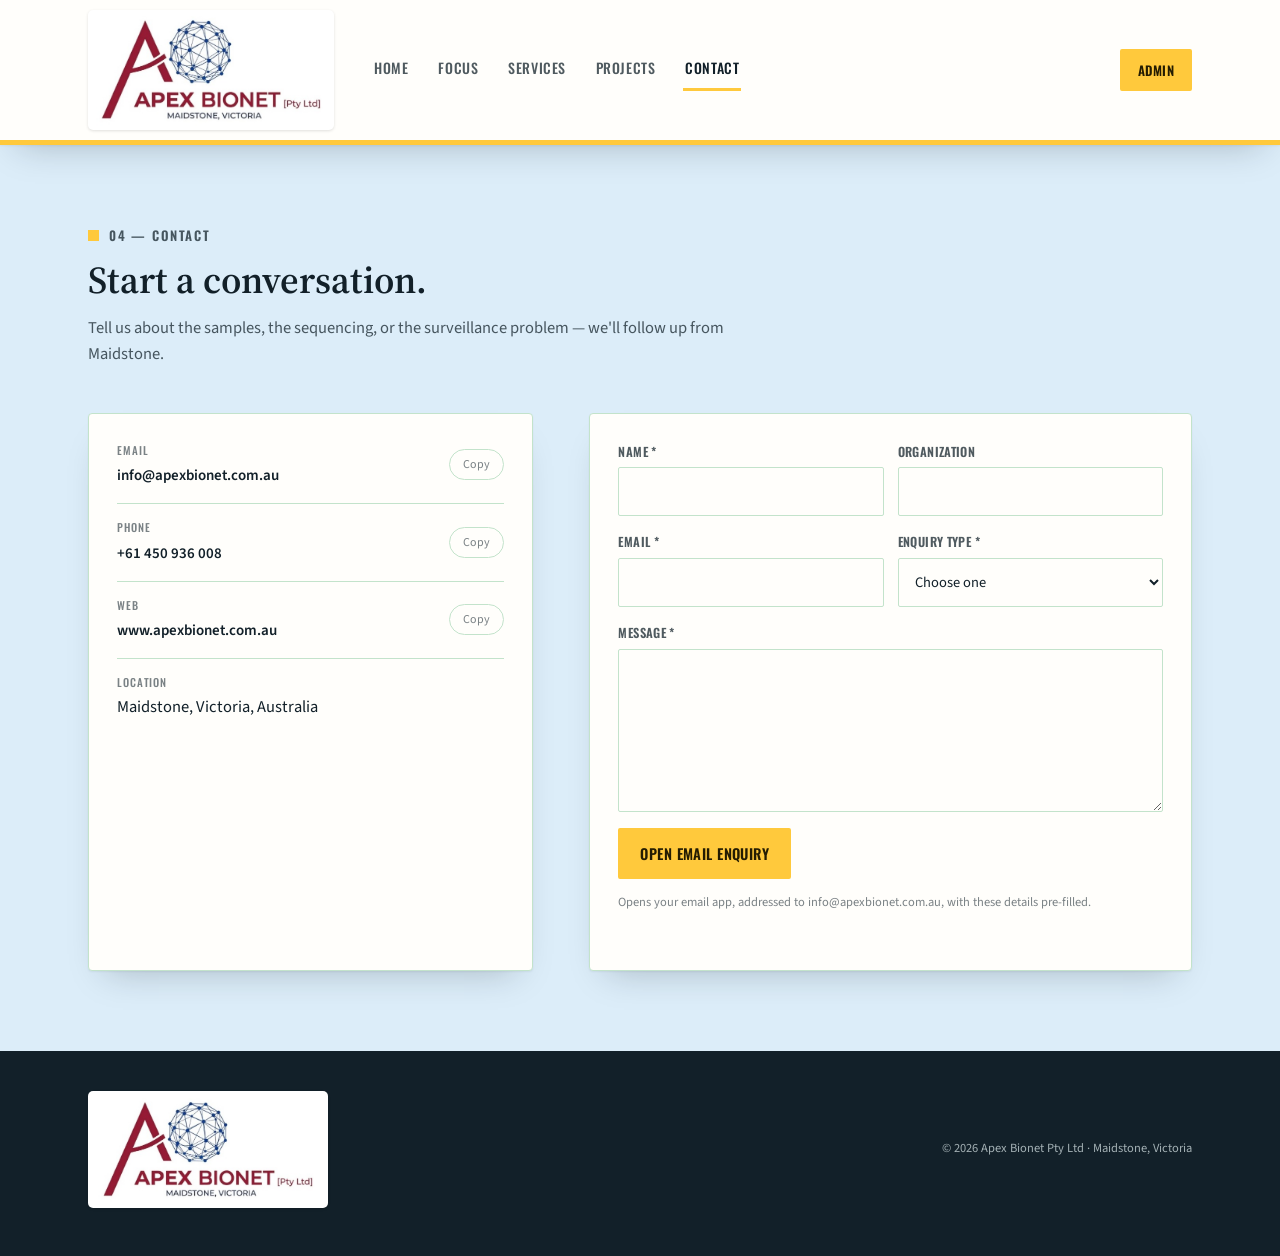
==== contact.html @ b0b49e2f "Add files via upload" ====
<!doctype html><html lang="en" data-page="contact"><head><meta charset="utf-8"><meta name="viewport" content="width=device-width, initial-scale=1"><meta name="description" content="Apex Bionet — research for the One Health era."><title>Contact · Apex Bionet</title><link rel="preconnect" href="https://fonts.googleapis.com"><link rel="preconnect" href="https://fonts.gstatic.com" crossorigin><link href="https://fonts.googleapis.com/css2?family=Oswald:wght@400;500;600;700&family=Source+Serif+4:ital,opsz,wght@0,8..60,400;0,8..60,600;0,8..60,700;1,0..60,500&family=Source+Sans+3:wght@400;500;600;700&family=IBM+Plex+Mono:wght@400;500&display=swap" rel="stylesheet"><link rel="stylesheet" href="assets/css/site.css"></head><body><div class="page"><header class="nav" id="top"><div class="nav__inner"><a class="nav__brand" href="index.html" aria-label="Apex Bionet — home"><span class="brandmark"><img class="nav__logo" src="assets/images/logo.jpg" alt="Apex Bionet"></span></a><nav class="nav__links" id="navLinks" aria-label="Primary navigation"><a href="index.html" data-page="home">Home</a><a href="focus.html" data-page="focus">Focus</a><a href="services.html" data-page="services">Services</a><a href="projects.html" data-page="projects">Projects</a><a href="contact.html" data-page="contact">Contact</a></nav><button class="btn btn--primary btn--sm admin-open" type="button">Admin</button><button class="nav__toggle" id="navToggle" aria-label="Toggle menu" aria-expanded="false"><span></span></button></div></header><main id="main-content"><section class="section sec-a"><div class="wrap"><div class="section__head"><span class="eyebrow"><span class="sq"></span>04 — Contact</span><h2 data-bind="contact.heading"></h2><p data-bind="contact.lede"></p></div><div class="contact-grid"><div class="contact-card"><div class="contact-row"><div><small>Email</small><a data-bind="site.email" data-href="emailHref"></a></div><button class="copy-btn" data-copy-bind="site.email">Copy</button></div><div class="contact-row"><div><small>Phone</small><a data-bind="site.phone" data-href="phoneHref"></a></div><button class="copy-btn" data-copy-bind="site.phone">Copy</button></div><div class="contact-row"><div><small>Web</small><a data-bind="site.web" data-href="webHref"></a></div><button class="copy-btn" data-copy-bind="site.web">Copy</button></div><div class="contact-row"><div><small>Location</small><span data-bind="site.location"></span></div></div></div><form class="contact-card" id="enquiryForm"><div class="field-row"><div class="field"><label for="f-name">Name *</label><input id="f-name" name="name" required></div><div class="field"><label for="f-org">Organization</label><input id="f-org" name="org"></div></div><div class="field-row"><div class="field"><label for="f-email">Email *</label><input id="f-email" name="email" type="email" required></div><div class="field"><label for="f-topic">Enquiry type *</label><select id="f-topic" name="topic" required><option value="">Choose one</option><option>Assay development</option><option>Bioinformatics</option><option>Analytical chemistry</option><option>Multi-site coordination</option><option>General enquiry</option></select></div></div><div class="field"><label for="f-msg">Message *</label><textarea id="f-msg" name="message" rows="6" required></textarea></div><button class="btn btn--primary" type="submit">Open email enquiry</button><p class="form-note">Opens your email app, addressed to info@apexbionet.com.au, with these details pre-filled.</p><div class="form-status" id="formStatus" aria-live="polite"></div></form></div></div></section></main><footer class="footer"><div class="wrap footer__inner"><a class="nav__brand" href="index.html" aria-label="Apex Bionet — home"><span class="brandmark"><img class="nav__logo" src="assets/images/logo.jpg" alt="Apex Bionet"></span></a><small>© 2026 Apex Bionet Pty Ltd · Maidstone, Victoria</small></div></footer></div><div id="admin-root"></div><script src="assets/js/site.js" defer></script></body></html>
---- assets/css/site.css ----
:root{
    --ink:#122029;
    --ink-70:rgba(18,32,41,.74);
    --ink-55:rgba(18,32,41,.56);
    --bg-a:#dcedf9;         /* light blue section */
    --bg-a-line:#bdd9ee;
    --bg-b:#e2f3e6;         /* light green section */
    --bg-b-line:#c3e3cb;
    --surface:#fffefb;
    --surface-line:#dfe3e0;
    --navy:#1d3e78;
    --maroon:#8c1d35;
    --forest:#2f6b4f;
    --yellow:#ffc93c;
    --yellow-ink:#241c02;
    --footer-bg:#122029;
    --footer-fg:#dce8ea;
    --shadow: 0 1px 2px rgba(18,32,41,.06), 0 18px 34px -18px rgba(18,32,41,.26);
    --radius: 4px;
  }
  @media (prefers-color-scheme: dark){
    :root:not([data-theme="light"]){
      --ink:#eef4f3;
      --ink-70:rgba(238,244,243,.76);
      --ink-55:rgba(238,244,243,.56);
      --bg-a:#0c2233;
      --bg-a-line:#1a3a4f;
      --bg-b:#0d2119;
      --bg-b-line:#1a3729;
      --surface:#101a1f;
      --surface-line:#243239;
      --navy:#9bbdec;
      --maroon:#f0a0ac;
      --forest:#8fd0ab;
      --yellow:#ffd75e;
      --yellow-ink:#241c02;
      --footer-bg:#070c10;
      --footer-fg:#c9d6d8;
      --shadow: 0 1px 2px rgba(0,0,0,.35), 0 24px 44px -20px rgba(0,0,0,.62);
    }
  }
  :root[data-theme="dark"]{
    --ink:#eef4f3;
    --ink-70:rgba(238,244,243,.76);
    --ink-55:rgba(238,244,243,.56);
    --bg-a:#0c2233;
    --bg-a-line:#1a3a4f;
    --bg-b:#0d2119;
    --bg-b-line:#1a3729;
    --surface:#101a1f;
    --surface-line:#243239;
    --navy:#9bbdec;
    --maroon:#f0a0ac;
    --forest:#8fd0ab;
    --yellow:#ffd75e;
    --yellow-ink:#241c02;
    --footer-bg:#070c10;
    --footer-fg:#c9d6d8;
    --shadow: 0 1px 2px rgba(0,0,0,.35), 0 24px 44px -20px rgba(0,0,0,.62);
  }

  *{box-sizing:border-box;}
  html{scroll-behavior:smooth;}
  @media (prefers-reduced-motion: reduce){ html{scroll-behavior:auto;} }
  body{
    margin:0; background:var(--bg-a); color:var(--ink);
    font-family:"Source Sans 3", ui-sans-serif, system-ui, -apple-system, sans-serif;
    font-size:16.5px; line-height:1.58; -webkit-font-smoothing:antialiased;
  }
  img{max-width:100%; display:block;}
  a{color:inherit;}
  h1,h2,h3{ font-family:"Source Serif 4", ui-serif, Georgia, serif; line-height:1.08; text-wrap:balance; margin:0; font-weight:600; }
  .display{ font-family:"Oswald", ui-sans-serif, sans-serif; text-transform:uppercase; }
  .mono{ font-family:"IBM Plex Mono", ui-monospace, monospace; }
  .eyebrow{
    font-family:"Oswald", sans-serif; font-weight:600; font-size:13px; letter-spacing:.14em;
    text-transform:uppercase; color:var(--ink-70);
    display:flex; align-items:center; gap:10px;
  }
  .eyebrow .sq{ width:11px; height:11px; background:var(--yellow); flex:none; }
  .wrap{ max-width:1160px; margin:0 auto; padding:0 28px; }
  @media (max-width:640px){ .wrap{padding:0 20px;} }

  /* ---------- nav ---------- */
  .nav{ position:sticky; top:0; z-index:50; background:var(--surface); border-bottom:5px solid var(--yellow); box-shadow:var(--shadow); }
  .nav__inner{ max-width:1160px; margin:0 auto; padding:0 28px; height:140px; display:flex; align-items:center; gap:28px; }
  @media (max-width:640px){ .nav__inner{padding:0 20px;} }
  .nav__brand{ display:flex; align-items:center; text-decoration:none; flex:0 0 auto; }
  .brandmark{ display:inline-flex; align-items:center; background:#fff; border-radius:5px; padding:4px 8px; box-shadow:0 1px 3px rgba(0,0,0,.12); }
  .nav__logo{ height:112px; width:auto; display:block; }
  .footer .brandmark{ padding:5px 10px; }
  .footer .nav__logo{ height:107px; }
  .nav__links{ display:flex; gap:26px; margin:0 auto 0 10px; }
  .nav__links a{
    font-family:"Oswald", sans-serif; font-weight:500; letter-spacing:.04em; text-transform:uppercase;
    font-size:14px; text-decoration:none; color:var(--ink-70);
    padding:8px 2px; border-bottom:3px solid transparent;
    transition:color .15s ease, border-color .15s ease; white-space:nowrap;
  }
  .nav__links a:hover{ color:var(--ink); }
  .nav__links a.is-active{ color:var(--ink); border-color:var(--yellow); }
  .nav__cta{ flex:0 0 auto; }
  .nav__toggle{ display:none; margin-left:auto; width:36px; height:36px; border-radius:4px; border:1px solid var(--surface-line); background:var(--surface); cursor:pointer; position:relative; }
  .nav__toggle span, .nav__toggle::before, .nav__toggle::after{ content:""; position:absolute; left:8px; right:8px; height:2px; background:var(--ink); }
  .nav__toggle span{ top:17px; } .nav__toggle::before{ top:11px; } .nav__toggle::after{ top:23px; }
  @media (max-width:900px){
    .nav__links{
      position:fixed; inset:140px 0 auto 0; z-index:49; background:var(--surface); border-bottom:1px solid var(--surface-line);
      flex-direction:column; gap:0; margin:0; padding:8px 20px 16px;
      transform:translateY(-8px); opacity:0; pointer-events:none; transition:opacity .15s ease, transform .15s ease;
    }
    .nav__links.is-open{ transform:translateY(0); opacity:1; pointer-events:auto; }
    .nav__links a{ padding:13px 2px; border-bottom:1px solid var(--surface-line); }
    .nav__cta{ display:none; }
    .nav__toggle{ display:block; }
  }

  .btn{
    display:inline-flex; align-items:center; gap:8px;
    font-family:"Oswald", sans-serif; font-weight:600; font-size:14.5px; letter-spacing:.03em; text-transform:uppercase;
    padding:13px 20px; border-radius:2px; text-decoration:none; border:2px solid transparent; cursor:pointer;
    transition:transform .12s ease, background .15s ease, border-color .15s ease, color .15s ease;
  }
  .btn:active{ transform:translateY(1px); }
  .btn--primary{ background:var(--yellow); color:var(--yellow-ink); border-color:var(--yellow); }
  .btn--primary:hover{ background:transparent; color:var(--ink); border-color:var(--ink); }
  .btn--ghost{ background:transparent; color:#fff; border-color:rgba(255,255,255,.75); }
  .btn--ghost:hover{ background:rgba(255,255,255,.14); }
  .btn--dark{ background:transparent; color:var(--ink); border-color:var(--ink); }
  .btn--dark:hover{ background:var(--ink); color:var(--surface); }
  .btn--sm{ padding:9px 16px; font-size:13px; }

  /* ---------- hero ---------- */
  .hero{ position:relative; overflow:hidden; min-height:78vh; display:flex; align-items:flex-end; }
  .hero__bg{ position:absolute; inset:0; z-index:0; }
  .hero__bg img{ width:100%; height:100%; object-fit:cover; object-position:50% 42%; }
  .hero__scrim{
    position:absolute; inset:0; z-index:1;
    background:linear-gradient(180deg, rgba(10,20,26,.15) 0%, rgba(10,20,26,.28) 45%, rgba(8,16,20,.86) 100%);
  }
  .hero__inner{ position:relative; z-index:2; max-width:1160px; margin:0 auto; padding:64px 28px 56px; width:100%; }
  @media (max-width:640px){ .hero__inner{ padding:44px 20px 40px; } .hero{ min-height:86vh; } }
  .hero__badge{
    display:inline-flex; align-items:center; gap:9px;
    font-family:"Oswald", sans-serif; font-weight:600; font-size:12.5px; letter-spacing:.12em; text-transform:uppercase;
    color:#fff; background:rgba(0,0,0,.28); border:1px solid rgba(255,255,255,.3);
    padding:7px 14px 7px 10px; margin-bottom:22px;
  }
  .hero__badge .sq{ width:10px; height:10px; background:var(--yellow); flex:none; }
  .hero h1{
    font-family:"Oswald", sans-serif; font-weight:700; text-transform:uppercase;
    font-size:clamp(32px,5.4vw,64px); line-height:1.03; letter-spacing:.005em; color:#fff;
    max-width:16ch; text-shadow:0 2px 18px rgba(0,0,0,.25);
  }
  .hero__lede{ margin-top:20px; font-size:18px; line-height:1.6; color:rgba(255,255,255,.92); max-width:56ch; }
  .hero__actions{ display:flex; gap:14px; margin-top:30px; flex-wrap:wrap; }
  .hero__meta{ margin-top:34px; display:flex; gap:26px; flex-wrap:wrap; font-family:"IBM Plex Mono", monospace; font-size:12.5px; color:rgba(255,255,255,.82); }
  .hero__meta strong{ color:#fff; font-weight:500; }
  .pillars{ display:flex; gap:10px; margin-top:24px; flex-wrap:wrap; }
  .pillar{ display:flex; align-items:center; gap:8px; border:1px solid rgba(255,255,255,.35); border-radius:100px; padding:7px 14px 7px 10px; font-size:13px; color:#fff; background:rgba(0,0,0,.22); }
  .pillar__dot{ width:9px; height:9px; border-radius:50%; }
  .pillar__dot--h{ background:var(--maroon); }
  .pillar__dot--a{ background:var(--navy); }
  .pillar__dot--e{ background:var(--forest); }

  /* ---------- sections ---------- */
  .section{ padding:80px 0; position:relative; }
  .sec-a{ background:var(--bg-a); }
  .sec-b{ background:var(--bg-b); }
  .sec-a + .sec-b, .sec-b + .sec-a{ box-shadow: inset 0 1px 0 rgba(0,0,0,.03); }
  @media (max-width:640px){ .section{ padding:58px 0; } }
  .section__head{ max-width:660px; margin-bottom:46px; }
  .section__head h2{ font-size:clamp(28px,3.4vw,38px); margin-top:14px; }
  .section__head p{ margin-top:14px; color:var(--ink-70); font-size:16.5px; }

  /* focus */
  .focus-grid{ display:grid; grid-template-columns:1.1fr .9fr; gap:56px; align-items:start; }
  @media (max-width:860px){ .focus-grid{ grid-template-columns:1fr; gap:32px; } }
  .focus-grid p{ color:var(--ink-70); font-size:17px; max-width:60ch; }
  .focus-grid p + p{ margin-top:16px; }
  .trio{ display:grid; gap:14px; }
  .trio-card{ border:1px solid var(--bg-a-line); background:var(--surface); border-radius:var(--radius); padding:18px 20px; display:flex; gap:14px; align-items:flex-start; box-shadow:var(--shadow); }
  .trio-card__dot{ width:12px; height:12px; border-radius:50%; margin-top:5px; flex:none; }
  .trio-card h3{ font-family:"Oswald"; font-weight:600; font-size:14.5px; text-transform:uppercase; letter-spacing:.03em; }
  .trio-card p{ margin:6px 0 0; font-size:14px; color:var(--ink-55); }

  /* services accordion */
  .acc{ border-top:1px solid var(--bg-a-line); }
  .acc:last-child{ border-bottom:1px solid var(--bg-a-line); }
  .acc summary{ list-style:none; cursor:pointer; padding:26px 4px; display:flex; align-items:center; gap:22px; }
  .acc summary::-webkit-details-marker{ display:none; }
  .acc__num{ font-family:"Oswald", sans-serif; font-weight:700; font-size:22px; color:var(--maroon); flex:none; width:44px; }
  .acc__title{ flex:1 1 auto; min-width:0; }
  .acc__title h3{ font-family:"Source Serif 4"; font-weight:600; font-size:21px; }
  .acc__title p{ margin:6px 0 0; font-size:14px; color:var(--ink-55); font-family:"Source Sans 3"; }
  .acc__chev{ flex:none; width:24px; height:24px; position:relative; transition:transform .2s ease; }
  .acc__chev::before, .acc__chev::after{ content:""; position:absolute; background:var(--ink); border-radius:1px; }
  .acc__chev::before{ left:2px; right:2px; top:11px; height:2px; }
  .acc__chev::after{ top:2px; bottom:2px; left:11px; width:2px; }
  details[open] .acc__chev::before{ background:var(--yellow-ink); }
  details[open] .acc__chev{ transform:rotate(45deg); }
  .acc__body{ padding:0 4px 36px 66px; }
  @media (max-width:640px){ .acc__body{ padding-left:4px; } .acc summary{ gap:14px; } }
  .acc__body-grid{ display:grid; grid-template-columns:1.3fr 1fr; gap:36px; align-items:start; }
  @media (max-width:780px){ .acc__body-grid{ grid-template-columns:1fr; } }
  .acc__body p.desc{ color:var(--ink-70); font-size:16px; max-width:56ch; }
  .taglist{ display:flex; flex-wrap:wrap; gap:9px; margin-top:18px; padding:0; list-style:none; }
  .taglist li{ font-size:13px; border:1px solid var(--bg-a-line); border-radius:100px; padding:7px 14px; color:var(--ink-70); background:var(--surface); }
  .acc__figure{ border-radius:var(--radius); overflow:hidden; border:1px solid var(--bg-a-line); box-shadow:var(--shadow); }
  .acc__figure img{ width:100%; height:auto; }
  .acc__figure figcaption{ font-family:"IBM Plex Mono", monospace; font-size:11.5px; color:var(--ink-55); padding:9px 12px; border-top:1px solid var(--bg-a-line); background:var(--surface); }

  .assets{ margin-top:28px; border:1px solid var(--bg-a-line); border-left:4px solid var(--yellow); border-radius:var(--radius); background:var(--surface); padding:22px 22px 6px; }
  .assets__head h4{ font-family:"Oswald", sans-serif; font-size:12.5px; letter-spacing:.1em; text-transform:uppercase; color:var(--ink-55); font-weight:600; margin:0; }
  .stat-grid{ display:grid; grid-template-columns:repeat(4,1fr); gap:18px; margin:18px 0 20px; }
  @media (max-width:780px){ .stat-grid{ grid-template-columns:repeat(2,1fr); } }
  .stat{ border-top:3px solid var(--yellow); padding-top:10px; }
  .stat b{ display:block; font-family:"Oswald", sans-serif; font-variant-numeric:tabular-nums; font-size:30px; color:var(--ink); font-weight:600; }
  .stat span{ font-size:12.8px; color:var(--ink-55); display:block; margin-top:3px; line-height:1.4; }
  .assets__note{ font-size:13px; color:var(--ink-55); padding:2px 0 18px; border-top:1px solid var(--bg-a-line); margin-top:2px; }
  .assets__note b{ color:var(--ink-70); font-weight:600; }

  /* projects */
  .projects-grid{ display:grid; grid-template-columns:repeat(3,1fr); gap:28px; }
  @media (max-width:940px){ .projects-grid{ grid-template-columns:1fr; } }
  .pcard{ border-radius:var(--radius); overflow:hidden; background:var(--surface); display:flex; flex-direction:column; box-shadow:var(--shadow); border:1px solid var(--bg-b-line); }
  .pcard__img{ position:relative; aspect-ratio:3/2; overflow:hidden; }
  .pcard__img img{ width:100%; height:100%; object-fit:cover; }
  .pcard__scrim{ position:absolute; inset:0; background:linear-gradient(180deg, rgba(10,20,16,0) 45%, rgba(8,14,12,.82) 100%); }
  .pcard__caption{ position:absolute; left:0; right:0; bottom:0; padding:16px 18px; }
  .pcard__tag{ font-family:"Oswald", sans-serif; font-size:11.5px; letter-spacing:.08em; text-transform:uppercase; color:var(--yellow); }
  .pcard__caption h3{ font-family:"Source Serif 4"; color:#fff; font-size:20px; margin-top:6px; }
  .pcard__body{ padding:20px 20px 22px; display:flex; flex-direction:column; gap:0; flex:1; }
  .pcard__teaser{ font-size:14.5px; color:var(--ink-70); }
  .pcard details{ margin-top:16px; }
  .pcard summary{ list-style:none; cursor:pointer; font-family:"Oswald"; font-size:13px; letter-spacing:.03em; text-transform:uppercase; font-weight:600; color:var(--forest); display:inline-flex; align-items:center; gap:7px; }
  .pcard summary::-webkit-details-marker{ display:none; }
  .pcard summary::after{ content:"→"; transition:transform .15s ease; font-family:"Source Sans 3"; text-transform:none; }
  .pcard details[open] summary::after{ transform:rotate(90deg); }
  .pcard__full{ font-size:14.5px; color:var(--ink-70); margin-top:12px; }
  .pcard__full p + p{ margin-top:12px; }
  .pcard__vision{ margin-top:14px; padding-left:14px; border-left:4px solid var(--yellow); font-family:"Source Serif 4"; font-style:italic; font-size:15px; color:var(--ink); }

  /* reach */
  .reach{ display:grid; grid-template-columns:1fr 1fr; gap:48px; }
  @media (max-width:860px){ .reach{ grid-template-columns:1fr; gap:30px; } }
  .reach p{ color:var(--ink-70); font-size:16.5px; max-width:56ch; }
  .reach-list{ list-style:none; margin:0; padding:0; display:grid; gap:0; background:var(--surface); border:1px solid var(--bg-a-line); border-radius:var(--radius); box-shadow:var(--shadow); }
  .reach-list li{ display:flex; justify-content:space-between; gap:16px; padding:17px 20px; border-top:1px solid var(--bg-a-line); font-size:14.5px; }
  .reach-list li:first-child{ border-top:none; }
  .reach-list b{ font-family:"Oswald"; font-weight:600; text-transform:uppercase; font-size:12.5px; letter-spacing:.04em; color:var(--ink-70); }
  .reach-list span{ color:var(--ink); text-align:right; font-weight:600; }

  /* contact */
  .contact-grid{ display:grid; grid-template-columns:.85fr 1.15fr; gap:56px; }
  @media (max-width:900px){ .contact-grid{ grid-template-columns:1fr; gap:36px; } }
  .contact-card{ border:1px solid var(--bg-b-line); border-radius:var(--radius); background:var(--surface); padding:28px; box-shadow:var(--shadow); }
  .contact-row{ display:flex; align-items:center; justify-content:space-between; gap:10px; padding:15px 0; border-top:1px solid var(--bg-b-line); }
  .contact-row:first-child{ border-top:none; padding-top:0; }
  .contact-row a{ text-decoration:none; font-weight:600; font-size:15px; }
  .contact-row small{ display:block; font-family:"Oswald", sans-serif; font-size:11px; letter-spacing:.08em; text-transform:uppercase; color:var(--ink-55); margin-bottom:3px; font-weight:500; }
  .copy-btn{ border:1px solid var(--bg-b-line); background:transparent; border-radius:100px; padding:6px 13px; font-size:12px; color:var(--ink-55); cursor:pointer; font-family:"Source Sans 3"; }
  .copy-btn:hover{ border-color:var(--ink-55); color:var(--ink); }

  .field{ display:grid; gap:6px; margin-bottom:16px; }
  .field label{ font-size:12.5px; font-weight:600; font-family:"Oswald"; letter-spacing:.03em; text-transform:uppercase; color:var(--ink-70); }
  .field input, .field select, .field textarea{ font:inherit; font-size:14.5px; padding:12px 12px; border:1px solid var(--bg-b-line); border-radius:2px; background:var(--surface); color:var(--ink); width:100%; }
  .field input:focus, .field select:focus, .field textarea:focus{ outline:2px solid var(--forest); outline-offset:1px; }
  .field-row{ display:grid; grid-template-columns:1fr 1fr; gap:14px; }
  @media (max-width:520px){ .field-row{ grid-template-columns:1fr; } }
  .form-note{ font-size:12.5px; color:var(--ink-55); margin-top:14px; }
  .form-status{ font-size:13.5px; margin-top:12px; color:var(--forest); min-height:1.2em; font-weight:600; }

  .footer{ background:var(--footer-bg); color:var(--footer-fg); padding:40px 0 48px; }
  .footer__inner{ display:flex; justify-content:space-between; align-items:center; gap:16px; flex-wrap:wrap; }
  .footer small{ color:var(--footer-fg); opacity:.72; font-size:12.5px; }

  .sr-only{ position:absolute; width:1px; height:1px; overflow:hidden; clip:rect(0,0,0,0); white-space:nowrap; }

/* ---------- multipage enhancements ---------- */
.nav__logo{object-fit:contain;}
.home-cta{border-top:1px solid var(--bg-a-line);}
.btn:focus-visible, .nav__links a:focus-visible, .nav__toggle:focus-visible, summary:focus-visible, input:focus-visible, select:focus-visible, textarea:focus-visible, .copy-btn:focus-visible{outline:3px solid var(--yellow); outline-offset:3px;}
@media (prefers-reduced-motion: reduce){*{transition-duration:0.01ms !important; animation-duration:0.01ms !important;}}

/* ---------- data-driven pages and admin UI ---------- */
.service-list{display:grid;gap:14px}.service-item summary{list-style:none;display:flex;align-items:center;gap:22px;padding:24px 4px;border:1px solid var(--bg-a-line);background:var(--surface);border-radius:var(--radius);box-shadow:var(--shadow)}.service-item summary::-webkit-details-marker{display:none}.service-item .acc__title{flex:1}.service-item .acc__title h3{font-size:21px}.service-item .acc__body{padding:18px 4px 28px}.service-item .btn{flex:none}.detail-page{min-height:70vh}.back-link{display:inline-flex;margin-bottom:28px;font-family:"Oswald",sans-serif;text-transform:uppercase;letter-spacing:.04em;text-decoration:none;color:var(--forest)}.detail-hero{display:grid;grid-template-columns:1.1fr .9fr;gap:48px;align-items:start}.detail-hero h1{font-family:"Source Serif 4";font-size:clamp(34px,5vw,58px)}.detail-hero .lead{font-size:18px;color:var(--ink-70);margin-top:20px}.detail-image{border:1px solid var(--bg-a-line);background:var(--surface);box-shadow:var(--shadow);border-radius:var(--radius);overflow:hidden}.detail-image img{width:100%;aspect-ratio:3/2;object-fit:cover}.detail-copy{max-width:68ch;font-size:17px;color:var(--ink-70)}.detail-copy p+p{margin-top:18px}.detail-meta{margin-top:24px;padding:20px;border-left:4px solid var(--yellow);background:var(--surface);border:1px solid var(--bg-a-line)}.detail-meta h3{font-family:"Oswald";text-transform:uppercase;font-size:13px;letter-spacing:.08em}.admin-open{margin-left:auto}.admin-backdrop{position:fixed;inset:0;background:rgba(0,0,0,.46);z-index:100}.admin-panel{position:fixed;right:0;top:0;bottom:0;width:min(520px,100%);background:var(--surface);color:var(--ink);z-index:101;padding:26px;overflow:auto;box-shadow:-18px 0 40px rgba(0,0,0,.2)}.admin-panel h2{font-size:28px}.admin-panel label{display:block;font-family:"Oswald";font-size:12px;letter-spacing:.06em;text-transform:uppercase;margin:15px 0 5px}.admin-panel input,.admin-panel textarea,.admin-panel select{width:100%;font:inherit;padding:10px;border:1px solid var(--surface-line);background:var(--surface);color:var(--ink)}.admin-actions{display:flex;gap:10px;flex-wrap:wrap;margin-top:18px}.admin-status{margin-top:14px;font-size:13px;color:var(--forest)}.admin-close{float:right;border:0;background:none;font-size:26px;color:var(--ink);cursor:pointer}.admin-help{font-size:13px;color:var(--ink-55)}@media(max-width:760px){.detail-hero{grid-template-columns:1fr}.service-item summary{align-items:flex-start;flex-wrap:wrap}.service-item .btn{margin-left:66px}}
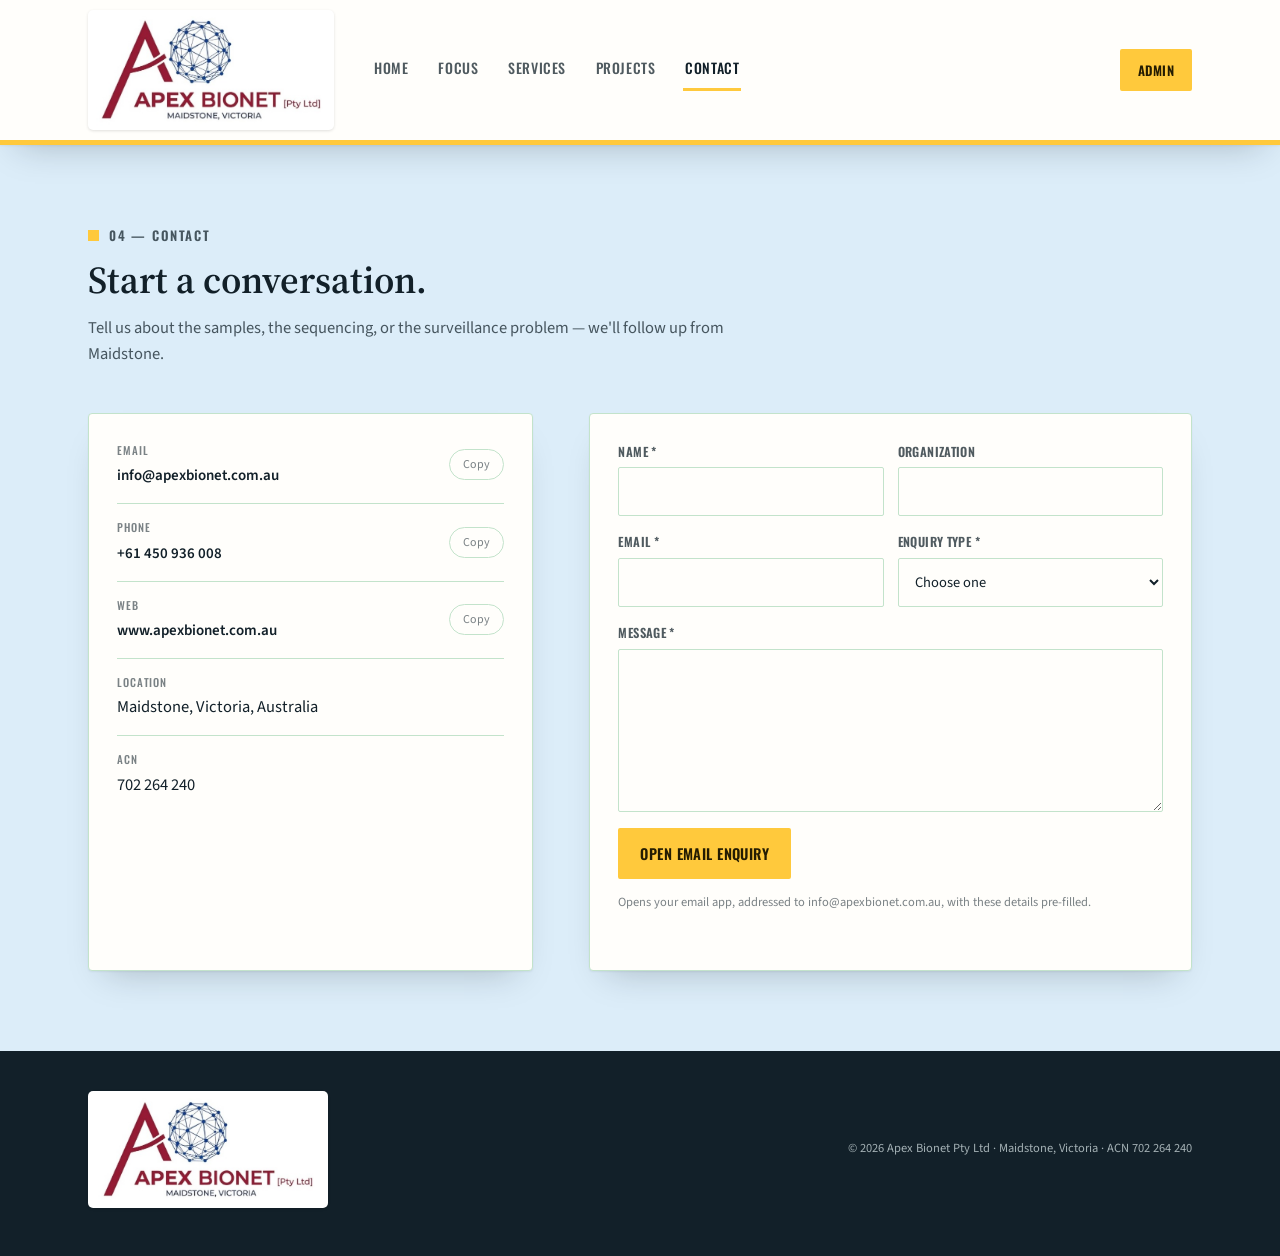
==== commit 96f1b4d1: "Add files via upload" ====
--- a/contact.html
+++ b/contact.html
@@ -1 +1 @@
-<!doctype html><html lang="en" data-page="contact"><head><meta charset="utf-8"><meta name="viewport" content="width=device-width, initial-scale=1"><meta name="description" content="Apex Bionet — research for the One Health era."><title>Contact · Apex Bionet</title><link rel="preconnect" href="https://fonts.googleapis.com"><link rel="preconnect" href="https://fonts.gstatic.com" crossorigin><link href="https://fonts.googleapis.com/css2?family=Oswald:wght@400;500;600;700&family=Source+Serif+4:ital,opsz,wght@0,8..60,400;0,8..60,600;0,8..60,700;1,0..60,500&family=Source+Sans+3:wght@400;500;600;700&family=IBM+Plex+Mono:wght@400;500&display=swap" rel="stylesheet"><link rel="stylesheet" href="assets/css/site.css"></head><body><div class="page"><header class="nav" id="top"><div class="nav__inner"><a class="nav__brand" href="index.html" aria-label="Apex Bionet — home"><span class="brandmark"><img class="nav__logo" src="assets/images/logo.jpg" alt="Apex Bionet"></span></a><nav class="nav__links" id="navLinks" aria-label="Primary navigation"><a href="index.html" data-page="home">Home</a><a href="focus.html" data-page="focus">Focus</a><a href="services.html" data-page="services">Services</a><a href="projects.html" data-page="projects">Projects</a><a href="contact.html" data-page="contact">Contact</a></nav><button class="btn btn--primary btn--sm admin-open" type="button">Admin</button><button class="nav__toggle" id="navToggle" aria-label="Toggle menu" aria-expanded="false"><span></span></button></div></header><main id="main-content"><section class="section sec-a"><div class="wrap"><div class="section__head"><span class="eyebrow"><span class="sq"></span>04 — Contact</span><h2 data-bind="contact.heading"></h2><p data-bind="contact.lede"></p></div><div class="contact-grid"><div class="contact-card"><div class="contact-row"><div><small>Email</small><a data-bind="site.email" data-href="emailHref"></a></div><button class="copy-btn" data-copy-bind="site.email">Copy</button></div><div class="contact-row"><div><small>Phone</small><a data-bind="site.phone" data-href="phoneHref"></a></div><button class="copy-btn" data-copy-bind="site.phone">Copy</button></div><div class="contact-row"><div><small>Web</small><a data-bind="site.web" data-href="webHref"></a></div><button class="copy-btn" data-copy-bind="site.web">Copy</button></div><div class="contact-row"><div><small>Location</small><span data-bind="site.location"></span></div></div></div><form class="contact-card" id="enquiryForm"><div class="field-row"><div class="field"><label for="f-name">Name *</label><input id="f-name" name="name" required></div><div class="field"><label for="f-org">Organization</label><input id="f-org" name="org"></div></div><div class="field-row"><div class="field"><label for="f-email">Email *</label><input id="f-email" name="email" type="email" required></div><div class="field"><label for="f-topic">Enquiry type *</label><select id="f-topic" name="topic" required><option value="">Choose one</option><option>Assay development</option><option>Bioinformatics</option><option>Analytical chemistry</option><option>Multi-site coordination</option><option>General enquiry</option></select></div></div><div class="field"><label for="f-msg">Message *</label><textarea id="f-msg" name="message" rows="6" required></textarea></div><button class="btn btn--primary" type="submit">Open email enquiry</button><p class="form-note">Opens your email app, addressed to info@apexbionet.com.au, with these details pre-filled.</p><div class="form-status" id="formStatus" aria-live="polite"></div></form></div></div></section></main><footer class="footer"><div class="wrap footer__inner"><a class="nav__brand" href="index.html" aria-label="Apex Bionet — home"><span class="brandmark"><img class="nav__logo" src="assets/images/logo.jpg" alt="Apex Bionet"></span></a><small>© 2026 Apex Bionet Pty Ltd · Maidstone, Victoria</small></div></footer></div><div id="admin-root"></div><script src="assets/js/site.js" defer></script></body></html>+<!doctype html><html lang="en" data-page="contact"><head><meta charset="utf-8"><meta name="viewport" content="width=device-width, initial-scale=1"><meta name="description" content="Apex Bionet — research for the One Health era."><title>Contact · Apex Bionet</title><link rel="preconnect" href="https://fonts.googleapis.com"><link rel="preconnect" href="https://fonts.gstatic.com" crossorigin><link href="https://fonts.googleapis.com/css2?family=Oswald:wght@400;500;600;700&family=Source+Serif+4:ital,opsz,wght@0,8..60,400;0,8..60,600;0,8..60,700;1,0..60,500&family=Source+Sans+3:wght@400;500;600;700&family=IBM+Plex+Mono:wght@400;500&display=swap" rel="stylesheet"><link rel="stylesheet" href="assets/css/site.css"></head><body><div class="page"><header class="nav" id="top"><div class="nav__inner"><a class="nav__brand" href="index.html" aria-label="Apex Bionet — home"><span class="brandmark"><img class="nav__logo" src="assets/images/logo.jpg" alt="Apex Bionet"></span></a><nav class="nav__links" id="navLinks" aria-label="Primary navigation"><a href="index.html" data-page="home">Home</a><a href="focus.html" data-page="focus">Focus</a><a href="services.html" data-page="services">Services</a><a href="projects.html" data-page="projects">Projects</a><a href="contact.html" data-page="contact">Contact</a></nav><button class="btn btn--primary btn--sm admin-open" type="button">Admin</button><button class="nav__toggle" id="navToggle" aria-label="Toggle menu" aria-expanded="false"><span></span></button></div></header><main id="main-content"><section class="section sec-a"><div class="wrap"><div class="section__head"><span class="eyebrow"><span class="sq"></span>04 — Contact</span><h2 data-bind="contact.heading"></h2><p data-bind="contact.lede"></p></div><div class="contact-grid"><div class="contact-card"><div class="contact-row"><div><small>Email</small><a data-bind="site.email" data-href="emailHref"></a></div><button class="copy-btn" data-copy-bind="site.email">Copy</button></div><div class="contact-row"><div><small>Phone</small><a data-bind="site.phone" data-href="phoneHref"></a></div><button class="copy-btn" data-copy-bind="site.phone">Copy</button></div><div class="contact-row"><div><small>Web</small><a data-bind="site.web" data-href="webHref"></a></div><button class="copy-btn" data-copy-bind="site.web">Copy</button></div><div class="contact-row"><div><small>Location</small><span data-bind="site.location"></span></div></div><div class="contact-row"><div><small>ACN</small><span data-bind="site.acn"></span></div></div></div><form class="contact-card" id="enquiryForm"><div class="field-row"><div class="field"><label for="f-name">Name *</label><input id="f-name" name="name" required></div><div class="field"><label for="f-org">Organization</label><input id="f-org" name="org"></div></div><div class="field-row"><div class="field"><label for="f-email">Email *</label><input id="f-email" name="email" type="email" required></div><div class="field"><label for="f-topic">Enquiry type *</label><select id="f-topic" name="topic" required><option value="">Choose one</option><option>Assay development</option><option>Bioinformatics</option><option>Analytical chemistry</option><option>Multi-site coordination</option><option>General enquiry</option></select></div></div><div class="field"><label for="f-msg">Message *</label><textarea id="f-msg" name="message" rows="6" required></textarea></div><button class="btn btn--primary" type="submit">Open email enquiry</button><p class="form-note">Opens your email app, addressed to info@apexbionet.com.au, with these details pre-filled.</p><div class="form-status" id="formStatus" aria-live="polite"></div></form></div></div></section></main><footer class="footer"><div class="wrap footer__inner"><a class="nav__brand" href="index.html" aria-label="Apex Bionet — home"><span class="brandmark"><img class="nav__logo" src="assets/images/logo.jpg" alt="Apex Bionet"></span></a><small>© 2026 Apex Bionet Pty Ltd · Maidstone, Victoria · ACN <span data-bind="site.acn"></span></small></div></footer></div><div id="admin-root"></div><script src="assets/js/site.js" defer></script></body></html>
--- a/assets/css/site.css
+++ b/assets/css/site.css
@@ -284,4 +284,90 @@
 @media (prefers-reduced-motion: reduce){*{transition-duration:0.01ms !important; animation-duration:0.01ms !important;}}
 
 /* ---------- data-driven pages and admin UI ---------- */
-.service-list{display:grid;gap:14px}.service-item summary{list-style:none;display:flex;align-items:center;gap:22px;padding:24px 4px;border:1px solid var(--bg-a-line);background:var(--surface);border-radius:var(--radius);box-shadow:var(--shadow)}.service-item summary::-webkit-details-marker{display:none}.service-item .acc__title{flex:1}.service-item .acc__title h3{font-size:21px}.service-item .acc__body{padding:18px 4px 28px}.service-item .btn{flex:none}.detail-page{min-height:70vh}.back-link{display:inline-flex;margin-bottom:28px;font-family:"Oswald",sans-serif;text-transform:uppercase;letter-spacing:.04em;text-decoration:none;color:var(--forest)}.detail-hero{display:grid;grid-template-columns:1.1fr .9fr;gap:48px;align-items:start}.detail-hero h1{font-family:"Source Serif 4";font-size:clamp(34px,5vw,58px)}.detail-hero .lead{font-size:18px;color:var(--ink-70);margin-top:20px}.detail-image{border:1px solid var(--bg-a-line);background:var(--surface);box-shadow:var(--shadow);border-radius:var(--radius);overflow:hidden}.detail-image img{width:100%;aspect-ratio:3/2;object-fit:cover}.detail-copy{max-width:68ch;font-size:17px;color:var(--ink-70)}.detail-copy p+p{margin-top:18px}.detail-meta{margin-top:24px;padding:20px;border-left:4px solid var(--yellow);background:var(--surface);border:1px solid var(--bg-a-line)}.detail-meta h3{font-family:"Oswald";text-transform:uppercase;font-size:13px;letter-spacing:.08em}.admin-open{margin-left:auto}.admin-backdrop{position:fixed;inset:0;background:rgba(0,0,0,.46);z-index:100}.admin-panel{position:fixed;right:0;top:0;bottom:0;width:min(520px,100%);background:var(--surface);color:var(--ink);z-index:101;padding:26px;overflow:auto;box-shadow:-18px 0 40px rgba(0,0,0,.2)}.admin-panel h2{font-size:28px}.admin-panel label{display:block;font-family:"Oswald";font-size:12px;letter-spacing:.06em;text-transform:uppercase;margin:15px 0 5px}.admin-panel input,.admin-panel textarea,.admin-panel select{width:100%;font:inherit;padding:10px;border:1px solid var(--surface-line);background:var(--surface);color:var(--ink)}.admin-actions{display:flex;gap:10px;flex-wrap:wrap;margin-top:18px}.admin-status{margin-top:14px;font-size:13px;color:var(--forest)}.admin-close{float:right;border:0;background:none;font-size:26px;color:var(--ink);cursor:pointer}.admin-help{font-size:13px;color:var(--ink-55)}@media(max-width:760px){.detail-hero{grid-template-columns:1fr}.service-item summary{align-items:flex-start;flex-wrap:wrap}.service-item .btn{margin-left:66px}}
+.service-list{display:grid;gap:14px}.service-item summary{list-style:none;display:flex;align-items:center;gap:22px;padding:24px 4px;border:1px solid var(--bg-a-line);background:var(--surface);border-radius:var(--radius);box-shadow:var(--shadow)}.service-item summary::-webkit-details-marker{display:none}.service-item .acc__title{flex:1}.service-item .acc__title h3{font-size:21px}.service-item .acc__body{padding:18px 4px 28px}.service-item .btn{flex:none}.detail-page{min-height:70vh}.back-link{display:inline-flex;margin-bottom:28px;font-family:"Oswald",sans-serif;text-transform:uppercase;letter-spacing:.04em;text-decoration:none;color:var(--forest)}.detail-hero{display:grid;grid-template-columns:1.1fr .9fr;gap:48px;align-items:start}.detail-hero h1{font-family:"Source Serif 4";font-size:clamp(34px,5vw,58px)}.detail-hero .lead{font-size:18px;color:var(--ink-70);margin-top:20px}.detail-image{border:1px solid var(--bg-a-line);background:var(--surface);box-shadow:var(--shadow);border-radius:var(--radius);overflow:hidden}.detail-image img{width:100%;aspect-ratio:3/2;object-fit:cover}.detail-copy{max-width:68ch;font-size:17px;color:var(--ink-70)}.detail-copy p+p{margin-top:18px}.detail-meta{margin-top:24px;padding:20px;border-left:4px solid var(--yellow);background:var(--surface);border:1px solid var(--bg-a-line)}.detail-meta h3{font-family:"Oswald";text-transform:uppercase;font-size:13px;letter-spacing:.08em}.admin-open{margin-left:auto}
+@media(max-width:760px){.detail-hero{grid-template-columns:1fr}.service-item summary{align-items:flex-start;flex-wrap:wrap}.service-item .btn{margin-left:66px}}
+
+/* ============================================================
+   ADMIN / EDIT MODE — inline pencils + modal editors + save bar
+   (same interaction pattern as the Manjushree Biotech template,
+   themed with this site's own --ink / --surface / --yellow tokens)
+   ============================================================ */
+.edit-only{display:none !important}
+body.edit-mode .edit-only{display:inline-flex !important}
+body.edit-mode .edit-only.block{display:block !important}
+.hidden{display:none !important}
+
+.editable-controls{display:flex;gap:8px;flex-wrap:wrap;margin:10px 0 18px}
+.edit-pencil{
+  font-family:"IBM Plex Mono",monospace;font-size:11px;letter-spacing:.02em;
+  color:var(--forest);background:color-mix(in srgb,var(--forest) 10%,transparent);
+  border:1px solid color-mix(in srgb,var(--forest) 35%,transparent);
+  border-radius:2px;padding:5px 10px;cursor:pointer;transition:background .15s ease;
+}
+.edit-pencil:hover{background:color-mix(in srgb,var(--forest) 20%,transparent)}
+.edit-pencil.danger{color:var(--maroon);background:color-mix(in srgb,var(--maroon) 8%,transparent);border-color:color-mix(in srgb,var(--maroon) 35%,transparent)}
+.edit-pencil.danger:hover{background:color-mix(in srgb,var(--maroon) 18%,transparent)}
+
+.editable-img-btn{
+  position:absolute;top:10px;right:10px;z-index:6;
+  font-family:"IBM Plex Mono",monospace;font-size:10.5px;
+  background:rgba(18,32,41,.82);color:#fff;border:1px solid rgba(255,255,255,.3);
+  padding:6px 10px;border-radius:2px;cursor:pointer;
+}
+.editable-img-btn:hover{background:rgba(18,32,41,.95)}
+
+.add-item-btn{
+  display:block;font-family:"Oswald",sans-serif;font-size:13px;letter-spacing:.03em;text-transform:uppercase;
+  color:var(--yellow-ink);background:var(--yellow);border:none;
+  padding:10px 18px;border-radius:var(--radius);cursor:pointer;margin:14px 0 28px;
+}
+.add-item-btn:hover{opacity:.85}
+
+/* generic admin modal — login and text/list editors share this shell */
+.admin-overlay{
+  display:none;position:fixed;inset:0;z-index:300;
+  background:rgba(10,16,20,.55);backdrop-filter:blur(3px);
+  align-items:center;justify-content:center;padding:1.5rem;
+}
+.admin-overlay.open{display:flex}
+.admin-box{
+  background:var(--surface);color:var(--ink);width:100%;max-width:440px;
+  border-radius:var(--radius);padding:28px;max-height:88vh;overflow-y:auto;
+  box-shadow:var(--shadow);
+}
+.admin-box.wide{max-width:600px}
+.admin-box h3{font-family:"Source Serif 4",serif;font-size:1.35rem;margin:0}
+.admin-box .hint{font-size:13px;color:var(--ink-55);margin-top:6px}
+.admin-box label{display:block;font-family:"Oswald",sans-serif;font-size:11.5px;letter-spacing:.06em;text-transform:uppercase;margin:18px 0 6px}
+.admin-box input,.admin-box textarea{
+  width:100%;font:inherit;padding:10px;border:1px solid var(--surface-line);
+  background:var(--surface);color:var(--ink);border-radius:2px;
+}
+.admin-box input:focus,.admin-box textarea:focus{outline:none;border-color:var(--forest)}
+.admin-error{display:none;font-size:12.5px;color:var(--maroon);margin-top:10px;font-family:"IBM Plex Mono",monospace}
+.admin-error.show{display:block}
+.admin-actions{display:flex;gap:10px;margin-top:20px}
+.admin-actions .btn{flex:1;justify-content:center}
+.btn--admin-cancel{background:none;border:1px solid var(--surface-line);color:var(--ink-55)}
+.btn--admin-cancel:hover{background:color-mix(in srgb,var(--ink) 6%,transparent)}
+.btn--admin-confirm{background:var(--forest);border-color:var(--forest);color:#fff}
+.btn--admin-confirm:hover{opacity:.88}
+
+/* bottom save bar */
+.save-bar{
+  display:none;position:fixed;left:0;bottom:0;width:100%;z-index:290;
+  background:var(--footer-bg);color:var(--footer-fg);border-top:3px solid var(--yellow);
+  padding:14px 5vw;align-items:center;justify-content:space-between;gap:14px;flex-wrap:wrap;
+  box-shadow:0 -10px 24px rgba(0,0,0,.25);
+}
+.save-bar.open{display:flex}
+.save-status{font-family:"IBM Plex Mono",monospace;font-size:12.5px;color:var(--footer-fg)}
+.save-status.is-saved{color:var(--yellow)}
+.save-bar-actions{display:flex;gap:10px}
+.btn--discard{background:none;border:1px solid rgba(255,255,255,.3);color:var(--footer-fg)}
+.btn--discard:hover{background:rgba(255,255,255,.1)}
+.btn--save{background:var(--yellow);border-color:var(--yellow);color:var(--yellow-ink)}
+.btn--save:hover{opacity:.88}
+.btn--save:disabled{opacity:.6;cursor:default}
+body.edit-mode{padding-bottom:76px}
+@media(max-width:640px){body.edit-mode{padding-bottom:128px}}
